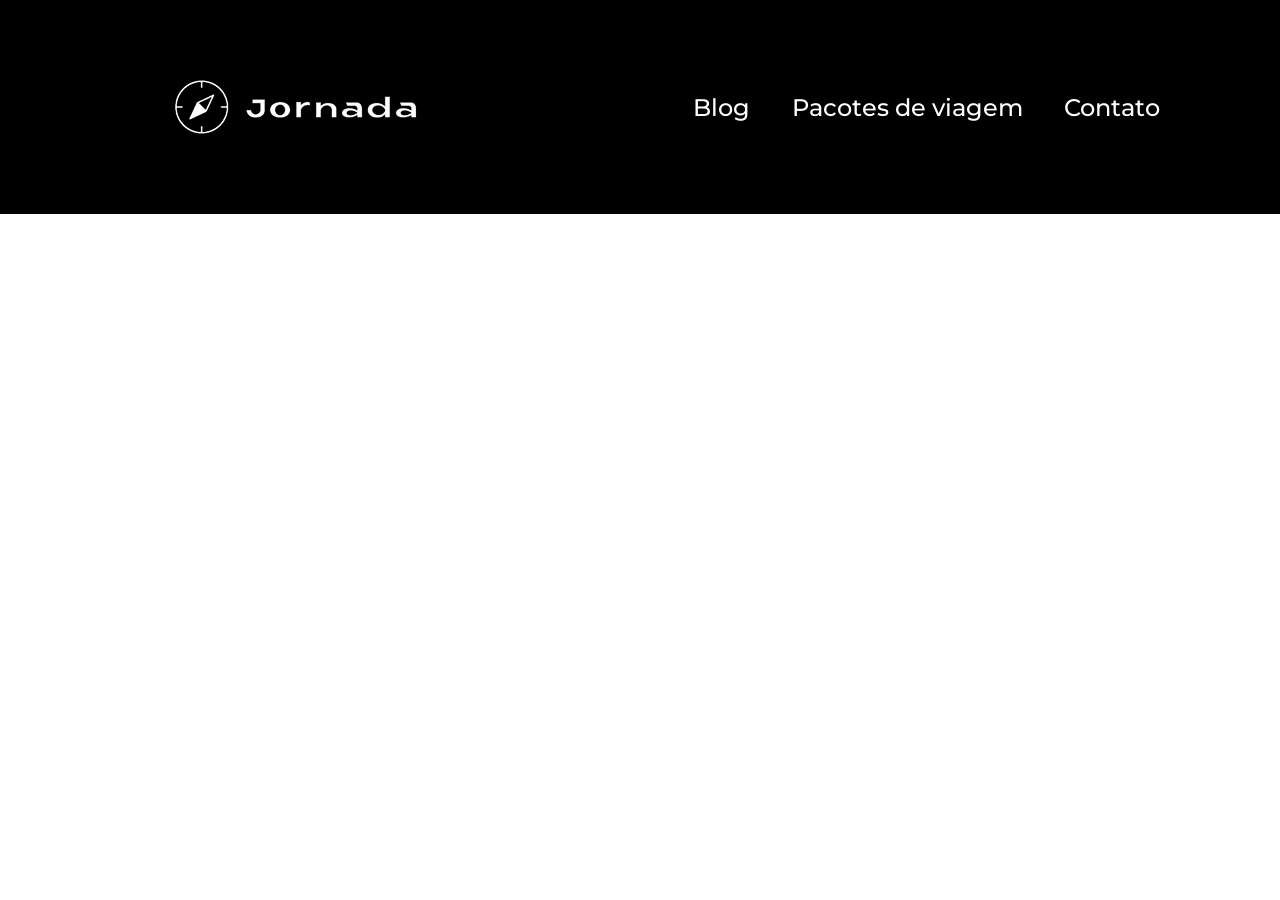
==== pacotes.html @ e78c91c9 "Adiciona header na página de pacotes" ====
<!DOCTYPE html>
<html lang="pt-BR">
<head>
    <meta charset="UTF-8" />
    <meta name="viewport" content="width=device-width, initial-scale=1.0" />
    <title>Jornada Viagens | Pacotes de Viagens</title>
    <link rel="shortcut icon" href="favicon.png" type="image/x-icon">
<meta name="description" content="Jornada Viagens, uma agência apaixonada por criar viagens inesquecíveis.">

    <meta name="og:title" content="Jornada Viagens">
    <meta name="og:description" content="Jornada Viagens, uma agência apaixonada por criar viagens inesquecíveis.">
    <meta name="og:image" content="https://dvinacioo.github.io/jornada-viagens/img/logo-jornada-viagens-footer.png">
    <meta name="og:url" content="https://dvinacioo.github.io/jornada-viagens/pacotes">
    <meta name="og:type" content="website">
    <link rel="stylesheet" href="./css/style.css" />
  </head>
<body>
    <header>
      <a class="logo" href="index.html" title="Voltar para a página inicial">
        <img
          class="img-mobile"
          src="img/bussola-jornada-viagens-branco.png"
          alt="Bussola Jornada Viagens na cor branca"
        />

        <img
          class="img-desktop"
          src="img/logo-jornada-viagens-branca.png"
          alt="Logo Jornada Viagens na cor branca"
        />
      </a>
      <div class="navigation-menu">
        <label for="menu"> <img src="img/menu.png" alt="Menu" /></label>
        <input type="checkbox" id="menu" hidden />
        <nav>
          <ul class="list-links">
            <li>
              <a href="blog.html" target="_blank" title="Acessar Blog">Blog</a>
            </li>
            <li>
              <a
                href="pacotes.html"
                target="_blank"
                title="Acessar Pacotes de viagem"
                >Pacotes de viagem</a
              >
            </li>
            <li>
              <a href="contato.html" target="_blank" title="Acessar Contato"
                >Contato</a
              >
            </li>
          </ul>
        </nav>
      </div>
    </header>

    

</body>
</html>
---- css/style.css ----
@import url(global.css);
@import url(header.css);
@import url(hero.css);
@import url(offers.css);
@import url(buscacategorias.css);
@import url(destinations.css);
@import url(payments.css);
@import url(depoimentos.css);
@import url(footer.css);
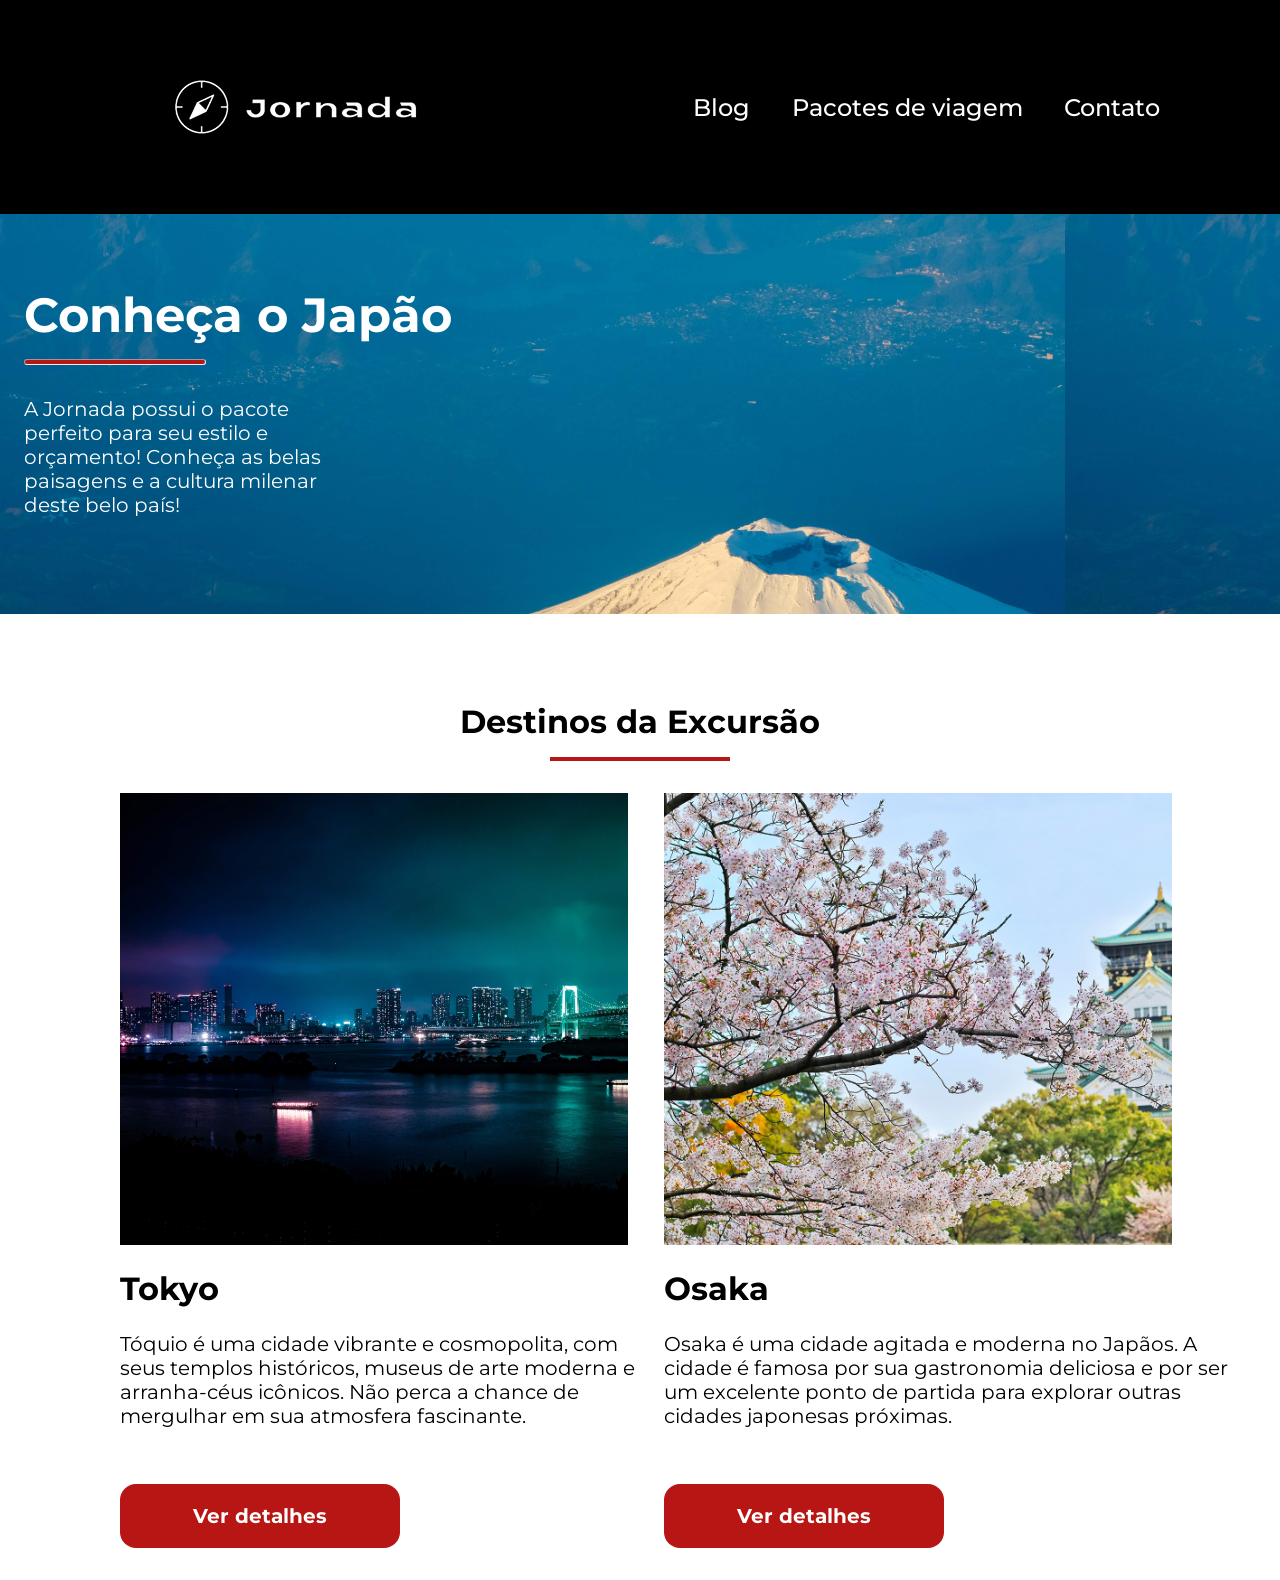
==== commit 4c373142: "Adiciona sessao de destinos" ====
--- a/pacotes.html
+++ b/pacotes.html
@@ -55,7 +55,58 @@
       </div>
     </header>
 
-    
+    <section class="hero">
+      <div class="hero-mobile-pacotes">
+      <div class="title-hero">
+          <h2>
+            Conheça o Japão
+          </h2>
+          <hr>
+      </div>
+      <p>A Jornada possui o pacote perfeito para seu estilo e orçamento! Conheça as belas paisagens e a  cultura milenar deste belo país!</p>
+      </div>
+      
+
+    </section>
+
+    <section class="destinos-populares">
+      <div class="section-title">
+        <h2>Destinos da Excursão</h2>
+        <hr />
+      </div>
+
+      <div class="itens-destinos">
+        <article class="item">
+          <div class="foto-destino-tokyo"></div>
+          <header>
+            <div class="img-item">
+              <h4 class="texto-tokyo">Tokyo</h4>
+            </div>
+          </header>
+          <p class="texto-tokyo">
+            Tóquio é uma cidade vibrante e cosmopolita, com seus templos
+            históricos, museus de arte moderna e arranha-céus icônicos. Não
+            perca a chance de mergulhar em sua atmosfera fascinante.
+          </p>
+          <a href="#" class="button">Ver detalhes</a>
+        </article>
+
+        <article class="item">
+          <div class="foto-destino-osaka"></div>
+          <header>
+            <div class="img-item">
+              <h4 class="texto-osaka">Osaka</h4>
+            </div>
+          </header>
+          <p class="texto-osaka">
+            Osaka é uma cidade agitada e moderna no Japãos. A cidade é famosa
+            por sua gastronomia deliciosa e por ser um excelente ponto de
+            partida para explorar outras cidades japonesas próximas.
+          </p>
+          <a href="#" class="button button-osaka">Ver detalhes</a>
+        </article>
+      </div>
+    </section>
 
 </body>
 </html>
--- a/css/style.css
+++ b/css/style.css
@@ -8,4 +8,5 @@
 @import url(destinations.css);
 @import url(payments.css);
 @import url(depoimentos.css);
-@import url(footer.css);+@import url(footer.css);
+@import url(hero-pacotes.css);
